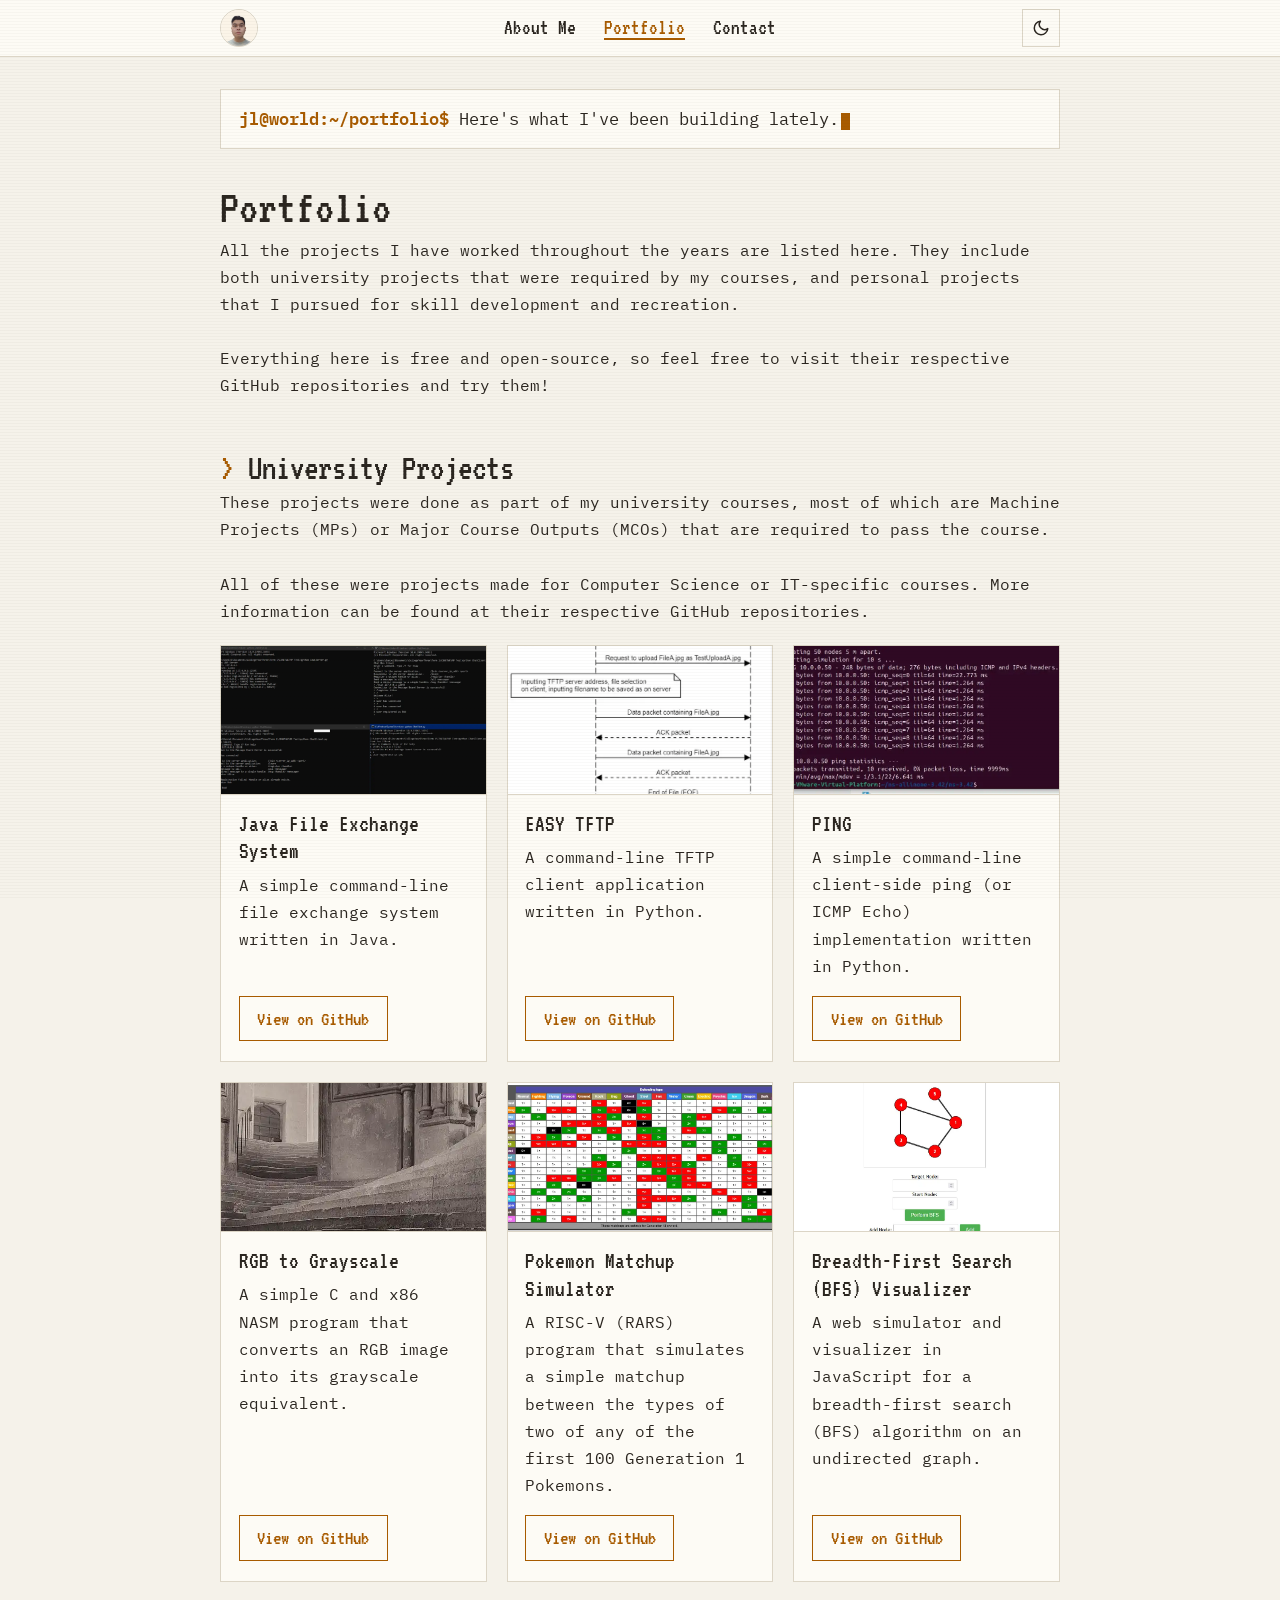
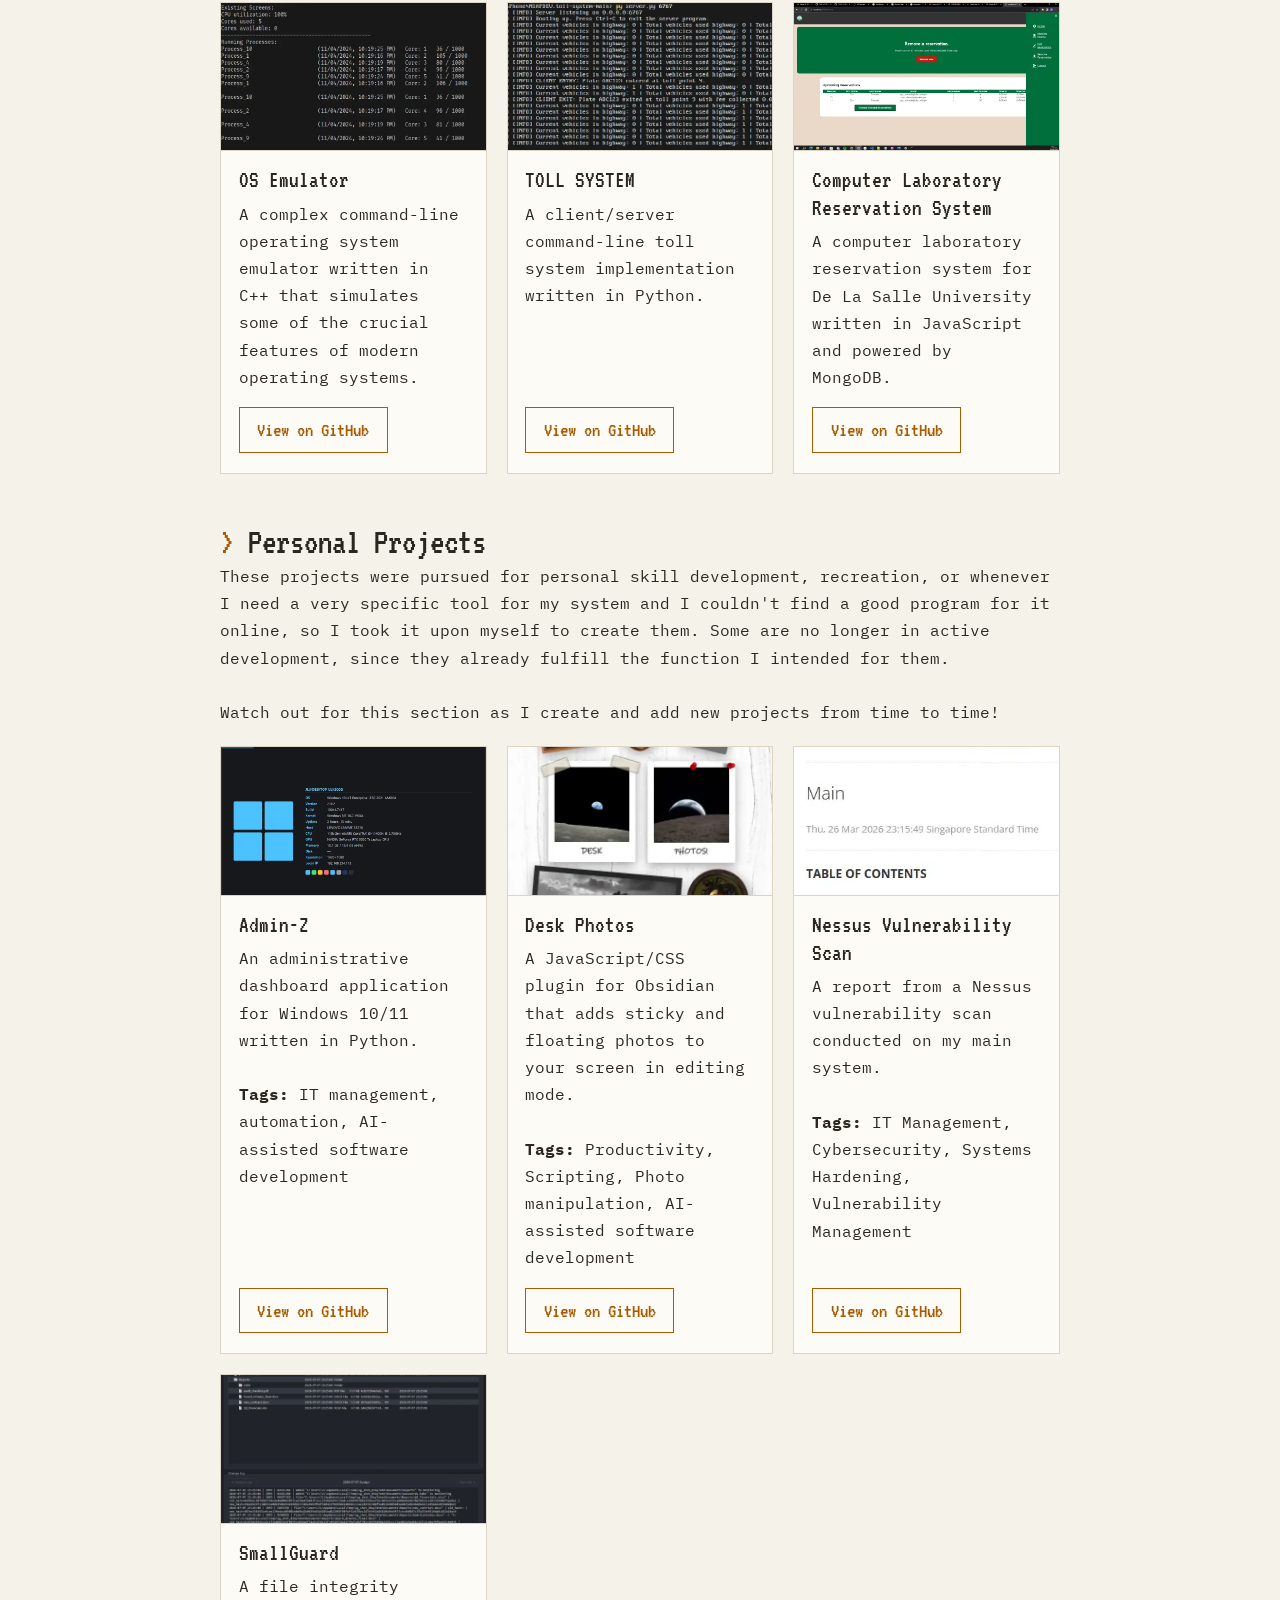
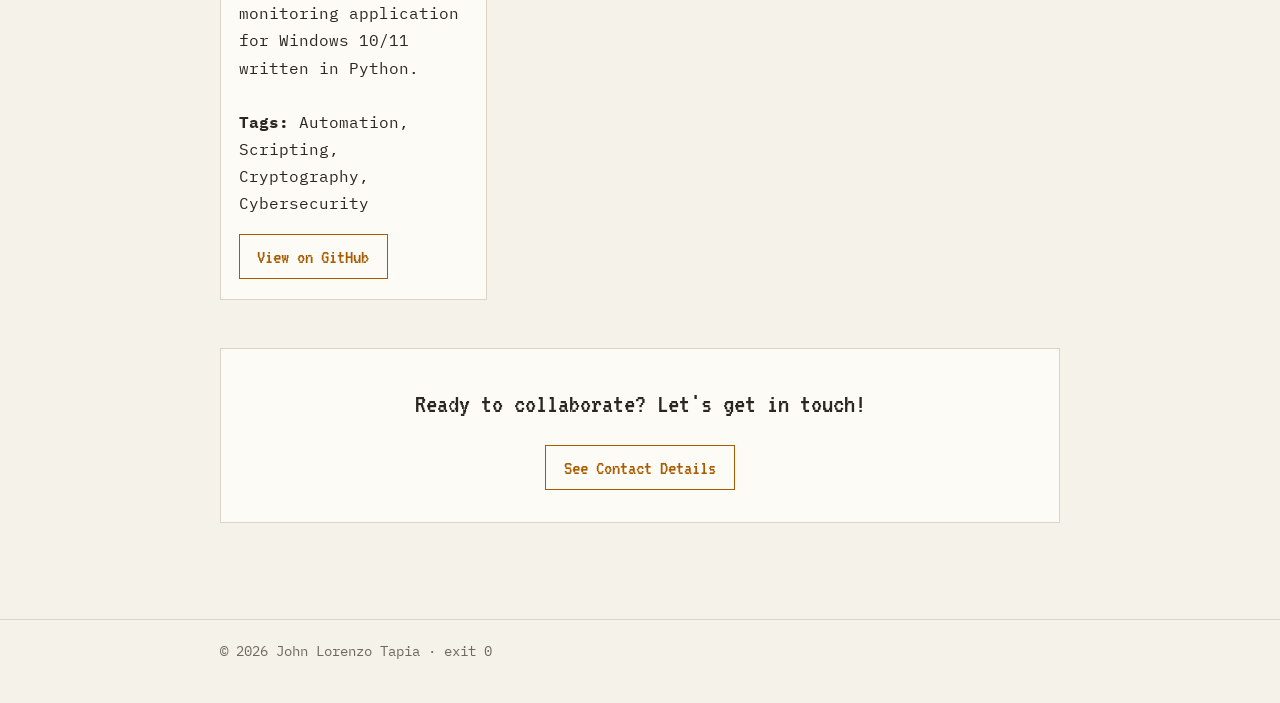
==== portfolio.html @ 6c54db44 "V1.0.0 - Publish website" ====
<!DOCTYPE html>
<html lang="en">
<head>
  <meta charset="UTF-8">
  <meta name="viewport" content="width=device-width, initial-scale=1">
  <title>Portfolio - John Lorenzo Tapia</title>
  <meta name="description" content="Projects and certifications by John Lorenzo Tapia.">

  <!-- Applies the saved theme before first paint to avoid a flash -->
  <script>
    (function () {
      try {
        var t = localStorage.getItem("theme");
        if (t) document.documentElement.setAttribute("data-theme", t);
      } catch (e) {}
    })();
  </script>

  <link rel="preconnect" href="https://fonts.googleapis.com">
  <link rel="preconnect" href="https://fonts.gstatic.com" crossorigin>
  <link href="https://fonts.googleapis.com/css2?family=VT323&family=IBM+Plex+Mono:ital,wght@0,400;0,500;0,600;1,400&display=swap" rel="stylesheet">
  <link rel="stylesheet" href="css/style.css">
</head>
<body>

  <nav class="navbar">
    <div class="container">
      <img class="nav-photo" src="assets/profile.webp" alt="Profile photo of John Lorenzo Tapia">
      <ul class="nav-links">
        <li><a href="index.html">About Me</a></li>
        <li><a href="portfolio.html" aria-current="page">Portfolio</a></li>
        <li><a href="contact.html">Contact</a></li>
      </ul>
      <button id="theme-toggle" class="theme-toggle" type="button" aria-label="Switch color mode">
        <svg class="icon-moon" viewBox="0 0 24 24" fill="none" stroke="currentColor" stroke-width="2" stroke-linecap="round" stroke-linejoin="round" aria-hidden="true">
          <path d="M21 12.79A9 9 0 1 1 11.21 3 7 7 0 0 0 21 12.79z"/>
        </svg>
        <svg class="icon-sun" viewBox="0 0 24 24" fill="none" stroke="currentColor" stroke-width="2" stroke-linecap="round" stroke-linejoin="round" aria-hidden="true">
          <circle cx="12" cy="12" r="5"/>
          <path d="M12 1v2M12 21v2M4.22 4.22l1.42 1.42M18.36 18.36l1.42 1.42M1 12h2M21 12h2M4.22 19.78l1.42-1.42M18.36 5.64l1.42-1.42"/>
        </svg>
      </button>
    </div>
  </nav>

  <main class="container">

    <!-- Typewriter greeting -->
    <p class="term-line">
      <span class="prompt">jl@world:~/portfolio$</span>
      <span class="type-hero">Here's what I've been building lately.</span><span class="cursor" aria-hidden="true"></span>
    </p>

    <section class="hero">
      <h1>Portfolio</h1>
      <p>
        All the projects I have worked throughout the years are listed here.
        They include both university projects that were required by my courses,
        and personal projects that I pursued for skill development and recreation.<br><br>
        Everything here is free and open-source, so feel free to visit
        their respective GitHub repositories and try them!
      </p>
    </section>

    <section>
      <h2 class="type-on-view">University Projects</h2>
      <p>
        These projects were done as part of my university courses, most of which are
        Machine Projects (MPs) or Major Course Outputs (MCOs) that are required to pass the course.<br><br>
        All of these were projects made for Computer Science or IT-specific courses. More information 
        can be found at their respective GitHub repositories.
      </p>

      <div class="project-grid">

        <!-- ==============================================================
             UNIVERSITY PROJECT ENTRY — to add another, copy from here...
             ============================================================== -->
        <article class="project-card">
          <img src="assets/projects/university/file-exchange.webp" alt="Screenshot of Java File Exchange System">
          <div class="project-body">
            <h3>Java File Exchange System</h3>
            <p>
              A simple command-line file exchange system written in Java.
            </p>
            <a class="btn" href="https://github.com/tapeau/CSNETWK.file-exchange-system" target="_blank" rel="noopener">View on GitHub</a>
          </div>
        </article>
        <!-- ==============================================================
             ...to here, then paste below and edit the details.
             ============================================================== -->
        <article class="project-card">
          <img src="assets/projects/university/tftp.webp" alt="Screenshot of EASY TFTP">
          <div class="project-body">
            <h3>EASY TFTP</h3>
            <p>
              A command-line TFTP client application written in Python.
            </p>
            <a class="btn" href="https://github.com/tapeau/NSCOM01.tftp-client" target="_blank" rel="noopener">View on GitHub</a>
          </div>
        </article>
        <article class="project-card">
          <img src="assets/projects/university/ping.webp" alt="Screenshot of PING">
          <div class="project-body">
            <h3>PING</h3>
            <p>
              A simple command-line client-side ping (or ICMP Echo) implementation written in Python.
            </p>
            <a class="btn" href="https://github.com/tapeau/NSCOM02.python-ping" target="_blank" rel="noopener">View on GitHub</a>
          </div>
        </article>
        <article class="project-card">
          <img src="assets/projects/university/gray.webp" alt="Screenshot of RGB to Grayscale">
          <div class="project-body">
            <h3>RGB to Grayscale</h3>
            <p>
              A simple C and x86 NASM program that converts an RGB image into its grayscale equivalent.
            </p>
            <a class="btn" href="https://github.com/tapeau/LBYARCH.rgb-to-grayscale" target="_blank" rel="noopener">View on GitHub</a>
          </div>
        </article>
        <article class="project-card">
          <img src="assets/projects/university/pokemon.webp" alt="Screenshot of Pokemon Matchup Simulator">
          <div class="project-body">
            <h3>Pokemon Matchup Simulator</h3>
            <p>
              A RISC-V (RARS) program that simulates a simple matchup between the types of two of any of the first 100 Generation 1 Pokemons.
            </p>
            <a class="btn" href="https://github.com/tapeau/LBYARCH.pokemon-matchup-simulator" target="_blank" rel="noopener">View on GitHub</a>
          </div>
        </article>
        <article class="project-card">
          <img src="assets/projects/university/bfs.webp" alt="Screenshot of Breadth-First Search (BFS) Visualizer">
          <div class="project-body">
            <h3>Breadth-First Search (BFS) Visualizer</h3>
            <p>
              A web simulator and visualizer in JavaScript for a breadth-first search (BFS) algorithm on an undirected graph.
            </p>
            <a class="btn" href="https://github.com/tapeau/CSINTSY.bfs-undirected-graph" target="_blank" rel="noopener">View on GitHub</a>
          </div>
        </article>
        <article class="project-card">
          <img src="assets/projects/university/os.webp" alt="Screenshot of OS Emulator">
          <div class="project-body">
            <h3>OS Emulator</h3>
            <p>
              A complex command-line operating system emulator written in C++ that simulates some of the crucial features of modern operating systems.
            </p>
            <a class="btn" href="https://github.com/tapeau/CSOPESY.os-emulator" target="_blank" rel="noopener">View on GitHub</a>
          </div>
        </article>
        <article class="project-card">
          <img src="assets/projects/university/toll.webp" alt="Screenshot of TOLL SYSTEM">
          <div class="project-body">
            <h3>TOLL SYSTEM</h3>
            <p>
              A client/server command-line toll system implementation written in Python.
            </p>
            <a class="btn" href="https://github.com/tapeau/NSAPDEV.toll-system" target="_blank" rel="noopener">View on GitHub</a>
          </div>
        </article>
        <article class="project-card">
          <img src="assets/projects/university/reservation.webp" alt="Screenshot of Computer Laboratory Reservation System">
          <div class="project-body">
            <h3>Computer Laboratory Reservation System</h3>
            <p>
              A computer laboratory reservation system for De La Salle University written in JavaScript and powered by MongoDB.
            </p>
            <a class="btn" href="https://github.com/tapeau/CCAPDEV.computer-lab-reservation" target="_blank" rel="noopener">View on GitHub</a>
          </div>
        </article>

      </div>
    </section>

    <section>
      <h2 class="type-on-view">Personal Projects</h2>
      <p>
        These projects were pursued for personal skill development, recreation, or whenever
        I need a very specific tool for my system and I couldn't find a good program for it online, 
        so I took it upon myself to create them. Some are no longer in active development, since 
        they already fulfill the function I intended for them.<br><br>
        Watch out for this section as I create and add new projects from time to time!
      </p>

      <div class="project-grid">

        <!-- ==============================================================
             PERSONAL PROJECT ENTRY — to add another, copy from here...
             ============================================================== -->
        <article class="project-card">
          <img src="assets/projects/personal/admin-z.webp" alt="Screenshot of Admin-Z">
          <div class="project-body">
            <h3>Admin-Z</h3>
            <p>
              An administrative dashboard application for Windows 10/11 written in Python.<br><br>
              <b>Tags:</b> IT management, automation, AI-assisted software development
            </p>
            <a class="btn" href="https://github.com/tapeau/Admin-Z" target="_blank" rel="noopener">View on GitHub</a>
          </div>
        </article>
        <!-- ==============================================================
             ...to here, then paste below and edit the details.
             ============================================================== -->
        <article class="project-card">
          <img src="assets/projects/personal/desk-photos.webp" alt="Screenshot of Desk Photos">
          <div class="project-body">
            <h3>Desk Photos</h3>
            <p>
              A JavaScript/CSS plugin for Obsidian that adds sticky and floating photos to your screen in editing mode.<br><br>
              <b>Tags:</b> Productivity, Scripting, Photo manipulation, AI-assisted software development
            </p>
            <a class="btn" href="https://github.com/tapeau/Desk-Photos" target="_blank" rel="noopener">View on GitHub</a>
          </div>
        </article>
        <article class="project-card">
          <img src="assets/projects/personal/nessus.webp" alt="Screenshot of Nessus Vulnerability Scan">
          <div class="project-body">
            <h3>Nessus Vulnerability Scan</h3>
            <p>
              A report from a Nessus vulnerability scan conducted on my main system.<br><br>
              <b>Tags:</b> IT Management, Cybersecurity, Systems Hardening, Vulnerability Management
            </p>
            <a class="btn" href="https://github.com/tapeau/Nessus-vulnerability-scan" target="_blank" rel="noopener">View on GitHub</a>
          </div>
        </article>
        <article class="project-card">
          <img src="assets/projects/personal/smallguard.webp" alt="Screenshot of SmallGuard">
          <div class="project-body">
            <h3>SmallGuard</h3>
            <p>
              A file integrity monitoring application for Windows 10/11 written in Python.<br><br>
              <b>Tags:</b> Automation, Scripting, Cryptography, Cybersecurity
            </p>
            <a class="btn" href="https://github.com/tapeau/SmallGuard" target="_blank" rel="noopener">View on GitHub</a>
          </div>
        </article>

      </div>
    </section>

    <section>
      <!-- <h2 class="type-on-view">Certifications</h2> -->

      <!-- ================================================================
           CERTIFICATION ENTRY — to add another, copy from here...
           ================================================================ -->
      <!-- <article class="entry">
        <img class="entry-logo" src="assets/placeholder-logo.svg" alt="Certificate issuer logo">
        <div class="entry-body">
          <h3>Certification Name</h3>
          <p>
            Placeholder description. Who issued it, when you earned it, and what it covers.
          </p>
          <a class="btn" href="https://example.com/credential" target="_blank" rel="noopener">See Credential</a>
        </div>
      </article> -->
      <!-- ================================================================
           ...to here, then paste below and edit the details.
           ================================================================ -->

    </section>

    <section>
      <div class="contact-cta">
        <p>Ready to collaborate? Let's get in touch!</p>
        <a class="btn" href="contact.html">See Contact Details</a>
      </div>
    </section>

  </main>

  <footer>
    <div class="container">
      <p>© 2026 John Lorenzo Tapia · exit 0</p>
    </div>
  </footer>

  <script src="js/script.js"></script>
</body>
</html>
---- css/style.css ----
/* ============================================================
   Terminal Portfolio — style.css
   Theme: amber-phosphor CRT (dark) / warm paper printout (light)
   Fonts: VT323 (display), IBM Plex Mono (body)
   ============================================================ */

/* ---------- Theme tokens ---------- */

:root {
  /* light mode — "the printout" */
  --bg: #f5f2ea;
  --surface: #fdfbf5;
  --text: #2b2620;
  --muted: #6e675c;
  --accent: #a85b00;
  --border: #dcd5c6;
  --scanline: rgba(43, 38, 32, 0.05);
  --shadow: rgba(43, 38, 32, 0.08);

  --font-display: "VT323", monospace;
  --font-body: "IBM Plex Mono", Consolas, monospace;
}

@media (prefers-color-scheme: dark) {
  :root:not([data-theme="light"]) {
    /* dark mode — "the CRT" */
    --bg: #14120e;
    --surface: #1c1913;
    --text: #e8e2d4;
    --muted: #9a917f;
    --accent: #ffb000;
    --border: #3a3324;
    --scanline: rgba(0, 0, 0, 0.28);
    --shadow: rgba(0, 0, 0, 0.4);
  }
}

:root[data-theme="dark"] {
  --bg: #14120e;
  --surface: #1c1913;
  --text: #e8e2d4;
  --muted: #9a917f;
  --accent: #ffb000;
  --border: #3a3324;
  --scanline: rgba(0, 0, 0, 0.28);
  --shadow: rgba(0, 0, 0, 0.4);
}

/* ---------- Reset / base ---------- */

*,
*::before,
*::after {
  box-sizing: border-box;
  margin: 0;
  padding: 0;
}

html {
  scroll-behavior: smooth;
}

body {
  background: var(--bg);
  color: var(--text);
  font-family: var(--font-body);
  font-size: 1rem;
  line-height: 1.7;
  min-height: 100vh;
  transition: background-color 0.25s ease, color 0.25s ease;
}

img {
  max-width: 100%;
  display: block;
}

a {
  color: var(--accent);
  text-decoration: none;
}

a:hover,
a:focus-visible {
  text-decoration: underline;
}

:focus-visible {
  outline: 2px solid var(--accent);
  outline-offset: 2px;
}

::selection {
  background: var(--accent);
  color: var(--bg);
}

h1,
h2,
h3 {
  font-family: var(--font-display);
  font-weight: 400;
  line-height: 1.15;
  color: var(--text);
}

h1 { font-size: 3rem; }
h2 { font-size: 2.25rem; }
h3 { font-size: 1.5rem; }

p {
  margin-bottom: 1rem;
}

/* ---------- CRT scanline overlay ---------- */

body::after {
  content: "";
  position: fixed;
  inset: 0;
  z-index: 9999;
  pointer-events: none;
  background: repeating-linear-gradient(
    to bottom,
    var(--scanline) 0px,
    var(--scanline) 1px,
    transparent 1px,
    transparent 3px
  );
  opacity: 0;
  animation:
    scan-fade 1.4s ease-out forwards,
    scan-pulse 8s ease-in-out 1.4s infinite alternate;
}

@keyframes scan-fade {
  from { opacity: 0; }
  to   { opacity: 0.55; }
}

@keyframes scan-pulse {
  from { opacity: 0.55; }
  to   { opacity: 0.3; }
}

/* ---------- Layout ---------- */

.container {
  max-width: 880px;
  margin: 0 auto;
  padding: 0 1.25rem;
}

main.container {
  padding-top: 2rem;
  padding-bottom: 4rem;
}

section {
  margin-top: 3rem;
}

/* ---------- Sticky navbar ---------- */

.navbar {
  position: sticky;
  top: 0;
  z-index: 100;
  background: var(--surface);
  border-bottom: 1px solid var(--border);
}

.navbar .container {
  display: flex;
  align-items: center;
  gap: 1rem;
  min-height: 3.5rem;
  flex-wrap: wrap;
  padding-top: 0.4rem;
  padding-bottom: 0.4rem;
}

.nav-photo {
  width: 38px;
  height: 38px;
  border-radius: 50%;
  border: 1px solid var(--border);
  object-fit: cover;
}

.nav-links {
  display: flex;
  gap: 1.75rem;
  list-style: none;
  margin: 0 auto; /* centers links between photo and toggle */
}

.nav-links a {
  font-family: var(--font-display);
  font-size: 1.35rem;
  color: var(--text);
}

.nav-links a:hover {
  color: var(--accent);
  text-decoration: none;
}

.nav-links a[aria-current="page"] {
  color: var(--accent);
  border-bottom: 2px solid var(--accent);
}

/* ---------- Theme toggle button ---------- */

.theme-toggle {
  background: none;
  border: 1px solid var(--border);
  color: var(--text);
  width: 38px;
  height: 38px;
  cursor: pointer;
  display: inline-flex;
  align-items: center;
  justify-content: center;
}

.theme-toggle:hover {
  border-color: var(--accent);
  color: var(--accent);
}

.theme-toggle svg {
  width: 18px;
  height: 18px;
}

/* show moon in light mode (action: go dark), sun in dark mode */
.icon-sun { display: none; }
.icon-moon { display: block; }

:root[data-theme="dark"] .icon-sun { display: block; }
:root[data-theme="dark"] .icon-moon { display: none; }

@media (prefers-color-scheme: dark) {
  :root:not([data-theme="light"]) .icon-sun { display: block; }
  :root:not([data-theme="light"]) .icon-moon { display: none; }
}

/* ---------- Terminal prompt line (typewriter greeting) ---------- */

.term-line {
  font-family: var(--font-body);
  font-size: 1.05rem;
  margin: 0 0 2rem;
  padding: 0.9rem 1.1rem;
  background: var(--surface);
  border: 1px solid var(--border);
  overflow-wrap: break-word;
}

.term-line .prompt {
  color: var(--accent);
  font-weight: 600;
  user-select: none;
}

/* blinking block cursor */
.cursor {
  display: inline-block;
  width: 0.55em;
  height: 1.05em;
  margin-left: 2px;
  vertical-align: text-bottom;
  background: var(--accent);
  animation: blink 1.1s steps(2, start) infinite;
}

@keyframes blink {
  to { visibility: hidden; }
}

/* typewriter caret on section headers while typing */
.type-on-view.typing::after {
  content: "▌";
  color: var(--accent);
  animation: blink 1.1s steps(2, start) infinite;
}

/* section headers get a prompt-style prefix */
section > h2::before {
  content: "> ";
  color: var(--accent);
}

/* ---------- Hero (About page) ---------- */

.hero {
  margin-top: 0;
}

.hero-banner {
  position: relative;
  margin-bottom: 3.25rem;
}

.hero-banner .banner-img {
  width: 100%;
  height: 220px;
  object-fit: cover;
  border: 1px solid var(--border);
}

.hero-banner .profile-img {
  position: absolute;
  left: 1.5rem;
  bottom: -2.75rem;
  width: 110px;
  height: 110px;
  border-radius: 50%;
  border: 3px solid var(--bg);
  box-shadow: 0 2px 8px var(--shadow);
  object-fit: cover;
  background: var(--surface);
}

/* keywords row */
.keywords {
  display: flex;
  flex-wrap: wrap;
  gap: 0.5rem;
  list-style: none;
  margin: 0.75rem 0 1.5rem;
}

.keywords li {
  font-family: var(--font-display);
  font-size: 1.15rem;
  color: var(--muted);
  border: 1px solid var(--border);
  padding: 0.1rem 0.6rem;
}

.keywords li::before {
  content: "[ ";
  color: var(--accent);
}

.keywords li::after {
  content: " ]";
  color: var(--accent);
}

/* ---------- Buttons ---------- */

.btn {
  display: inline-block;
  font-family: var(--font-display);
  font-size: 1.3rem;
  color: var(--accent);
  background: transparent;
  border: 1px solid var(--accent);
  padding: 0.25rem 1.1rem;
  cursor: pointer;
  transition: background-color 0.15s ease, color 0.15s ease;
}

.btn:hover,
.btn:focus-visible {
  background: var(--accent);
  color: var(--bg);
  text-decoration: none;
}

/* ---------- Entry cards (education / work / certification) ---------- */

.entry {
  display: flex;
  gap: 1.25rem;
  align-items: flex-start;
  background: var(--surface);
  border: 1px solid var(--border);
  padding: 1.25rem;
  margin-top: 1.25rem;
}

.entry-logo {
  width: 56px;
  height: 56px;
  flex-shrink: 0;
  object-fit: contain;
}

.entry-body h3 {
  margin-bottom: 0.15rem;
}

.entry-meta {
  color: var(--muted);
  font-size: 0.9rem;
  margin-bottom: 0.5rem;
}

.entry-meta span + span::before {
  content: " · ";
  color: var(--accent);
}

.entry-body p:last-child {
  margin-bottom: 0;
}

.entry-body .btn {
  margin-top: 0.75rem;
}

/* ---------- Project cards ---------- */

.project-grid {
  display: grid;
  grid-template-columns: repeat(auto-fit, minmax(260px, 1fr));
  gap: 1.25rem;
  margin-top: 1.25rem;
}

.project-card {
  background: var(--surface);
  border: 1px solid var(--border);
  display: flex;
  flex-direction: column;
}

.project-card img {
  width: 100%;
  aspect-ratio: 16 / 9;
  object-fit: cover;
  border-bottom: 1px solid var(--border);
}

.project-card .project-body {
  padding: 1rem 1.1rem 1.25rem;
  display: flex;
  flex-direction: column;
  flex-grow: 1;
}

.project-card h3 {
  margin-bottom: 0.35rem;
}

.project-card p {
  flex-grow: 1;
}

.project-card .btn {
  align-self: flex-start;
}

/* ---------- Contact list ---------- */

.contact-list {
  list-style: none;
  margin-top: 1.25rem;
}

.contact-list li {
  display: flex;
  align-items: center;
  gap: 0.85rem;
  padding: 0.6rem 0;
  border-bottom: 1px dashed var(--border);
}

.contact-list li:last-child {
  border-bottom: none;
}

.contact-list svg {
  width: 22px;
  height: 22px;
  flex-shrink: 0;
  color: var(--accent);
}

/* ---------- Contact call-to-action box ---------- */

.contact-cta {
  background: var(--surface);
  border: 1px solid var(--border);
  padding: 2rem 1.5rem;
  text-align: center;
}

.contact-cta p {
  font-family: var(--font-display);
  font-size: 1.75rem;
  margin-bottom: 1rem;
}

/* ---------- Footer ---------- */

footer {
  border-top: 1px solid var(--border);
  margin-top: 2rem;
}

footer .container {
  padding-top: 1.25rem;
  padding-bottom: 1.5rem;
  color: var(--muted);
  font-size: 0.85rem;
}

/* ---------- Responsive ---------- */

@media (max-width: 640px) {
  h1 { font-size: 2.4rem; }
  h2 { font-size: 1.9rem; }

  .navbar .container {
    justify-content: space-between;
  }

  .nav-links {
    order: 3;
    width: 100%;
    justify-content: center;
    gap: 1.25rem;
    padding-bottom: 0.4rem;
    margin: 0;
  }

  .hero-banner .banner-img {
    height: 150px;
  }

  .hero-banner .profile-img {
    width: 88px;
    height: 88px;
    bottom: -2.25rem;
  }

  .entry {
    flex-direction: column;
  }
}

/* ---------- Reduced motion ---------- */

@media (prefers-reduced-motion: reduce) {
  html {
    scroll-behavior: auto;
  }

  body::after {
    animation: none;
    opacity: 0.35;
  }

  .cursor,
  .type-on-view.typing::after {
    animation: none;
  }
}
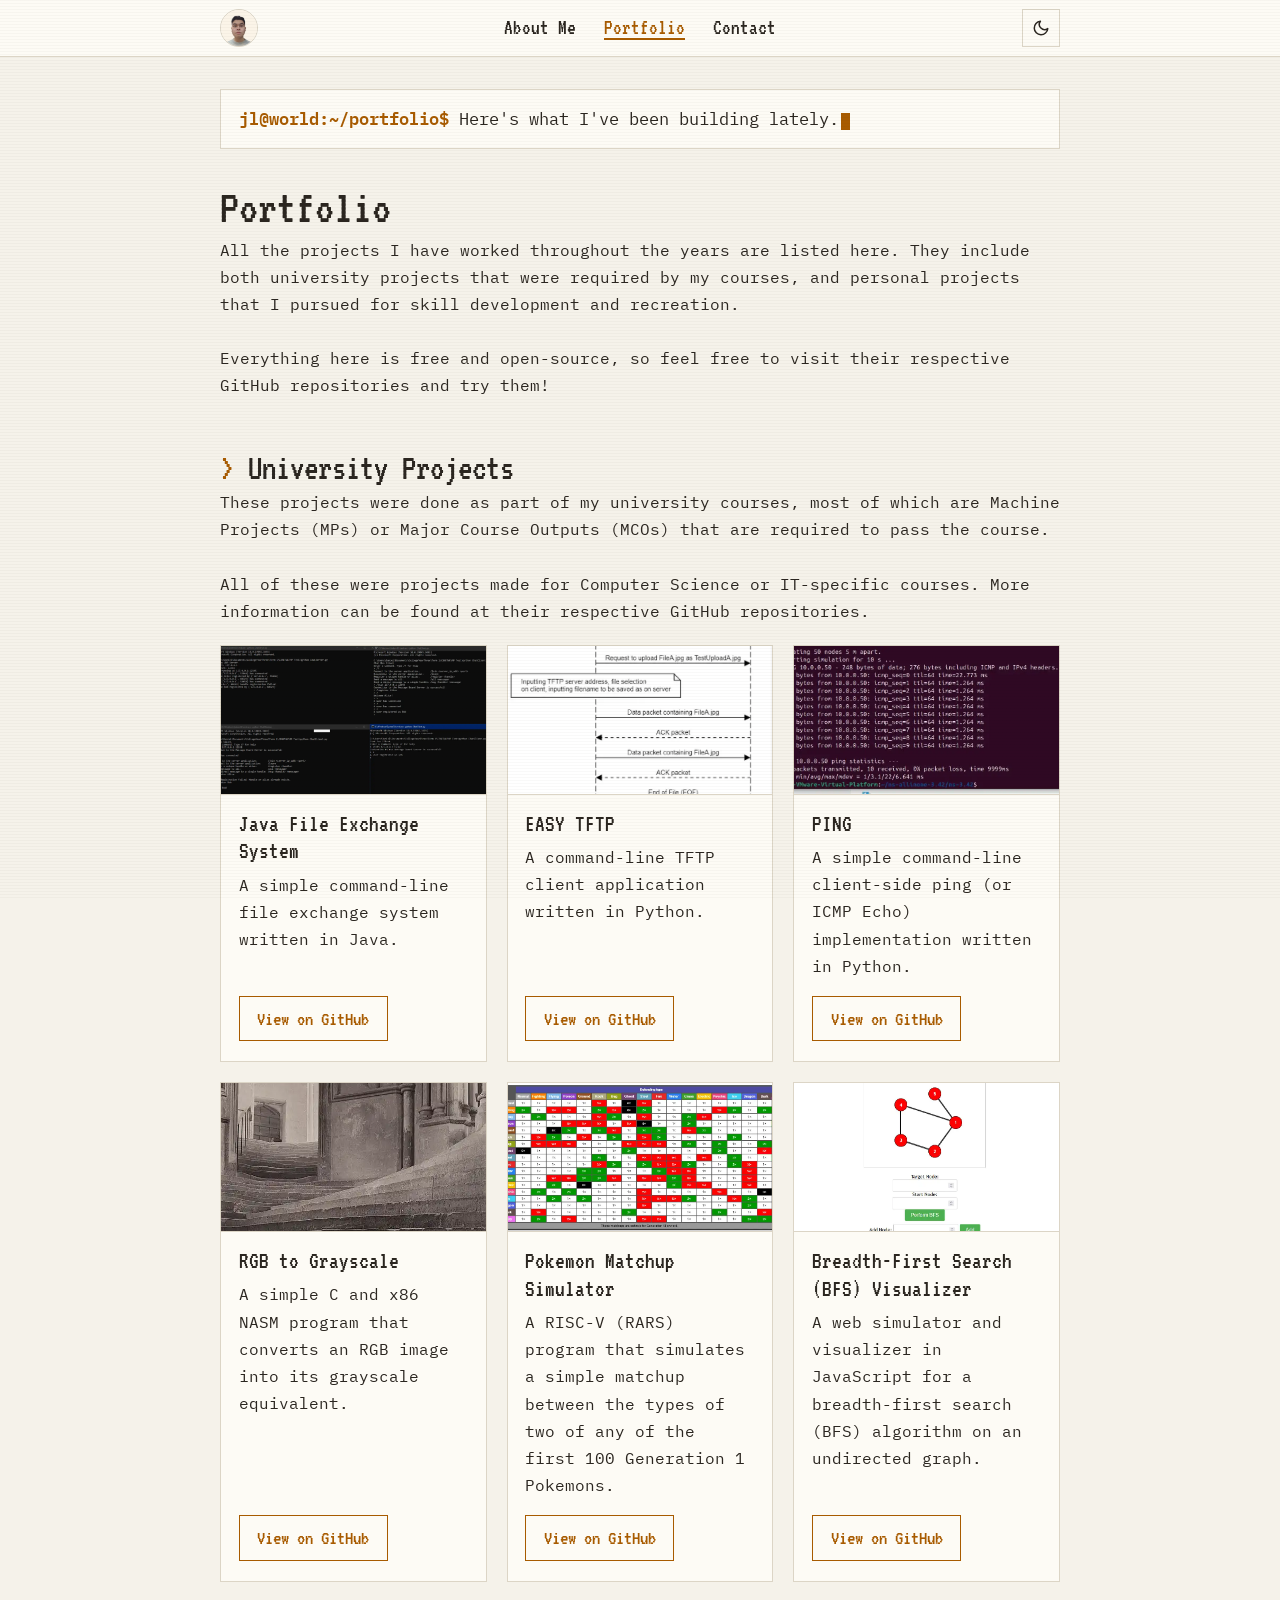
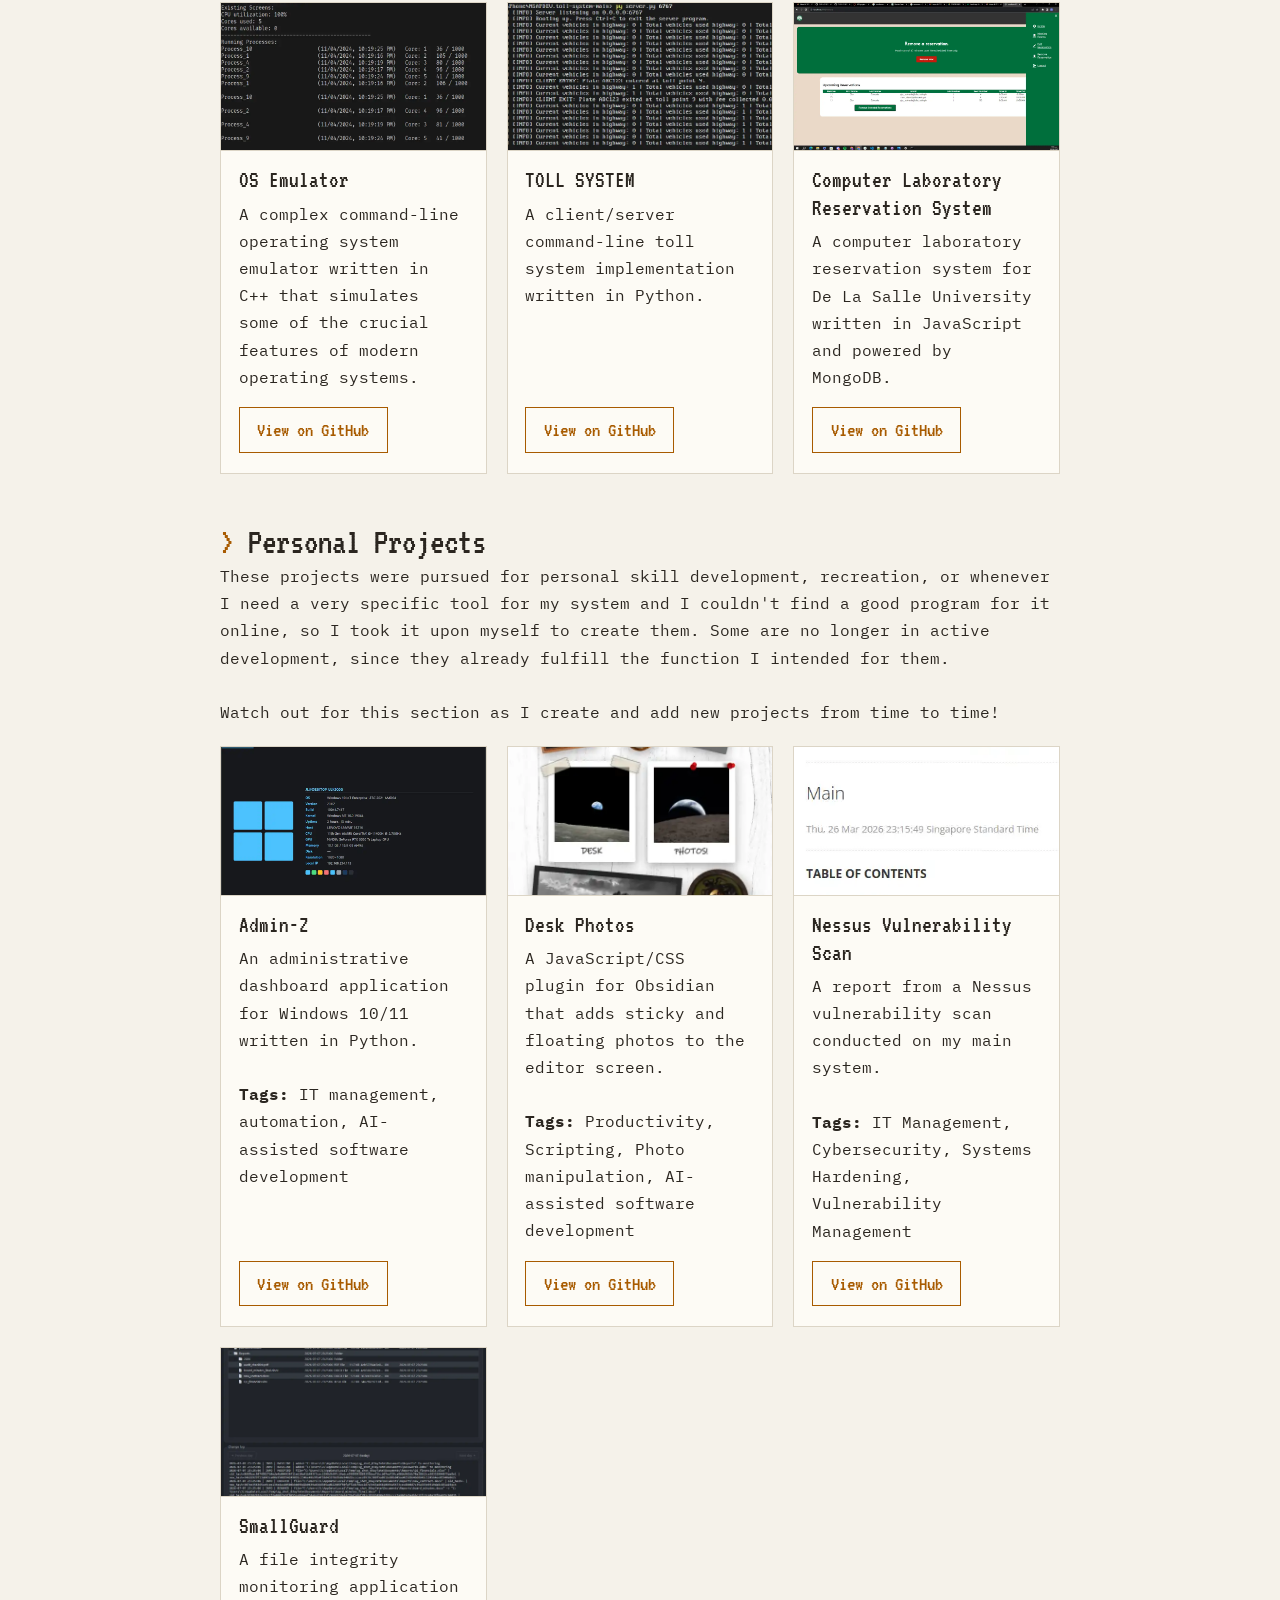
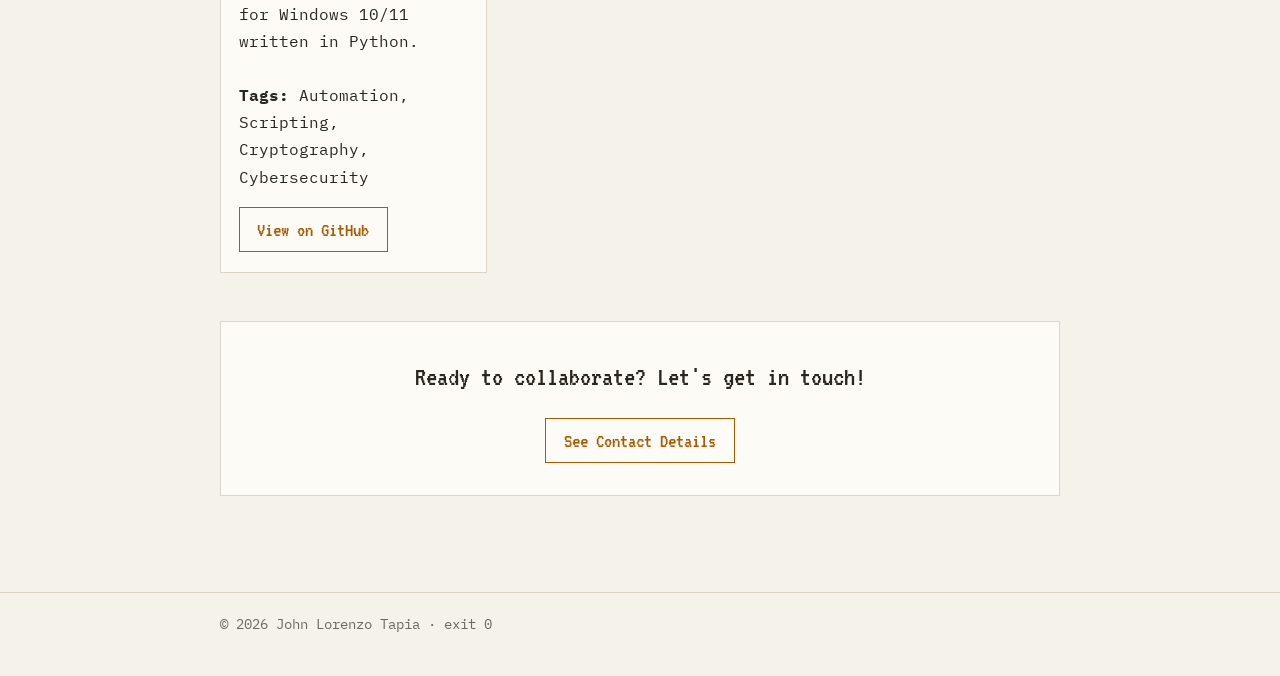
==== commit 65d118bb: "Updated CV and "About Me" page" ====
--- a/portfolio.html
+++ b/portfolio.html
@@ -207,7 +207,7 @@
           <div class="project-body">
             <h3>Desk Photos</h3>
             <p>
-              A JavaScript/CSS plugin for Obsidian that adds sticky and floating photos to your screen in editing mode.<br><br>
+              A JavaScript/CSS plugin for Obsidian that adds sticky and floating photos to the editor screen.<br><br>
               <b>Tags:</b> Productivity, Scripting, Photo manipulation, AI-assisted software development
             </p>
             <a class="btn" href="https://github.com/tapeau/Desk-Photos" target="_blank" rel="noopener">View on GitHub</a>
